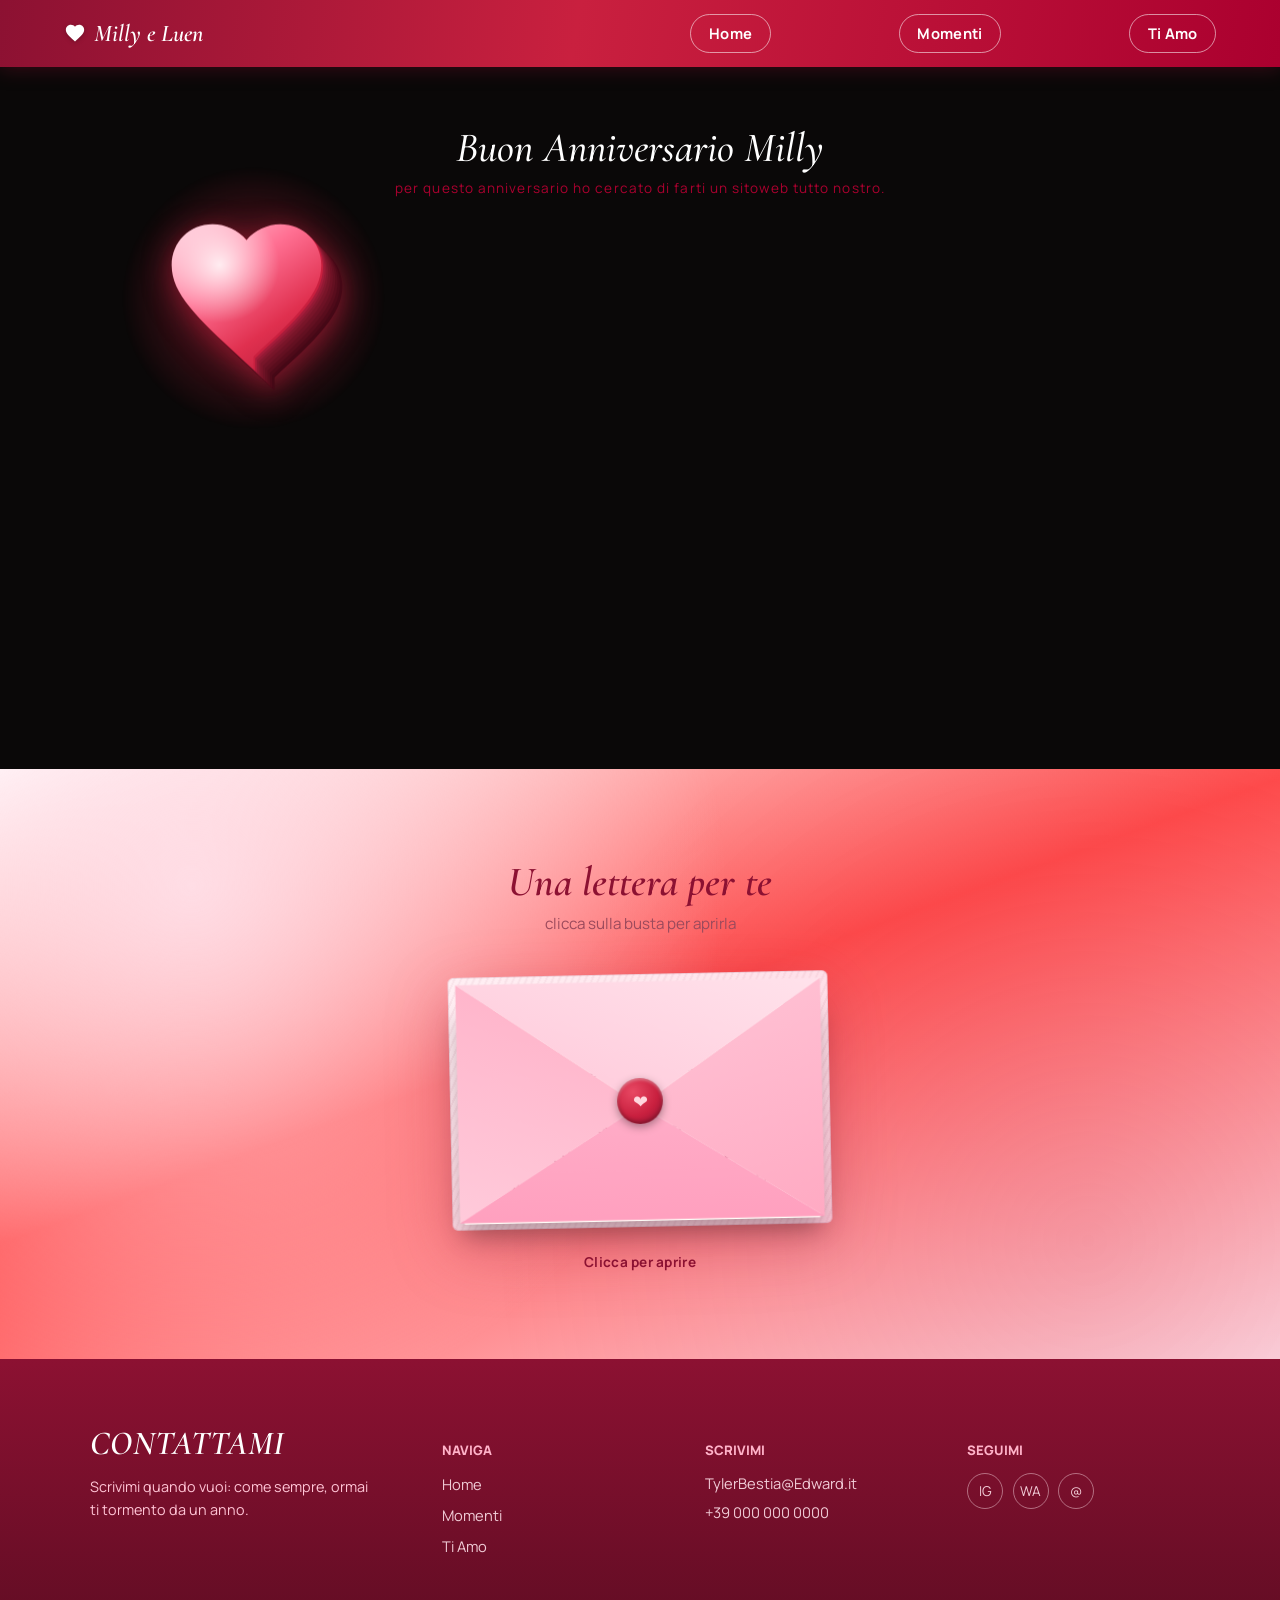
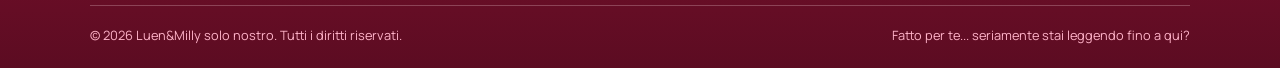
==== home.html @ 214c3d11 "Add files via upload" ====
<!DOCTYPE html>
<html lang="it">
<head>
<meta charset="UTF-8">
<meta name="viewport" content="width=device-width, initial-scale=1.0">
<title>Buon Anniversario Milly</title>
<link rel="preconnect" href="https://fonts.googleapis.com">
<link href="https://fonts.googleapis.com/css2?family=Cormorant+Garamond:ital,wght@0,400;0,500;0,600;0,700;1,500;1,600&family=Manrope:wght@400;500;700;800&display=swap" rel="stylesheet">
<link rel="stylesheet" href="style.css">
</head>
<body>

  <!-- ========================= NAVBAR ========================= -->
  <section class="navbar-section">
    <nav class="navbar" aria-label="Navigazione principale">
      <a href="#" class="brand" data-page="home">
        <svg class="brand-heart" viewBox="0 0 24 24" fill="#ffffff"><path d="M12 21.35l-1.45-1.32C5.4 15.36 2 12.28 2 8.5 2 5.42 4.42 3 7.5 3c1.74 0 3.41.81 4.5 2.09C13.09 3.81 14.76 3 16.5 3 19.58 3 22 5.42 22 8.5c0 3.78-3.4 6.86-8.55 11.54L12 21.35z"/></svg>
        Milly e Luen
      </a>
      <ul class="nav-links">
        <li><a href="home.html">Home</a></li>
        <li><a href="momenti.html">Momenti</a></li>
        <li><a href="TiAmo.html">Ti Amo</a></li>
      </ul>
    </nav>
  </section>

  <!-- ========================= HERO: CUORE 3D ========================= -->
 <section class="hero" aria-label="Presentazione">
    <div class="hero-caption">
      <h1>Buon Anniversario Milly</h1>
      <p>per questo anniversario ho cercato di farti un sitoweb tutto nostro.</p>
    </div>
    <div class="heart-stage" id="heartStage">
      <div class="heart-mover" id="heartMover" style="transform: translate3d(148.8px, 193.7px, 0px);">
        <div class="heart-visual">
          <div class="heart-glow"></div>
          <svg viewBox="0 0 32 30" xmlns="http://www.w3.org/2000/svg" overflow="visible">
            <defs>
              <linearGradient id="heartGrad" x1="0.15" y1="0" x2="0.9" y2="1">
                <stop offset="0%" stop-color="#ffc3d4"></stop>
                <stop offset="35%" stop-color="#ff6f92"></stop>
                <stop offset="70%" stop-color="#e0304f"></stop>
                <stop offset="100%" stop-color="#b81c3a"></stop>
              </linearGradient>
              <radialGradient id="heartShine" cx="0.32" cy="0.28" r="0.4">
                <stop offset="0%" stop-color="#ffffff" stop-opacity="0.85"></stop>
                <stop offset="100%" stop-color="#ffffff" stop-opacity="0"></stop>
              </radialGradient>
              <path id="heartPath" d="M16 27.2 L13.6 25 C6.4 18.4 2 14.3 2 9.4 2 5.4 5.1 2.4 9 2.4c2.2 0 4.4 1.05 5.8 2.7C16.2 3.45 18.4 2.4 20.6 2.4c3.9 0 7 3 7 7 0 4.9-4.4 9-11.6 15.6L16 27.2z"></path>
            </defs>

            <!-- strati posteriori: creano lo spessore / estrusione 3D -->
            <use href="#heartPath" fill="#450816" transform="translate(3.6,3.6)"></use>
            <use href="#heartPath" fill="#4e0a19" transform="translate(3.2,3.2)"></use>
            <use href="#heartPath" fill="#590d1d" transform="translate(2.8,2.8)"></use>
            <use href="#heartPath" fill="#631021" transform="translate(2.4,2.4)"></use>
            <use href="#heartPath" fill="#6d1225" transform="translate(2.0,2.0)"></use>
            <use href="#heartPath" fill="#781529" transform="translate(1.6,1.6)"></use>
            <use href="#heartPath" fill="#83182e" transform="translate(1.2,1.2)"></use>
            <use href="#heartPath" fill="#921a34" transform="translate(0.9,0.9)"></use>
            <use href="#heartPath" fill="#a51c3a" transform="translate(0.6,0.6)"></use>
            <use href="#heartPath" fill="#c9203f" transform="translate(0.3,0.3)"></use>

            <!-- faccia frontale -->
            <use href="#heartPath" fill="url(#heartGrad)"></use>
            <!-- riflesso lucido -->
            <use href="#heartPath" fill="url(#heartShine)"></use>
          </svg>
        </div>
      </div>
    </div>
</section>

  <!-- ========================= CARTOLINA / BUSTA ========================= -->
  <section class="postcard-section" aria-label="Cartolina">
    <div class="postcard-heading">
      <h2>Una lettera per te</h2>
      <p>clicca sulla busta per aprirla</p>
    </div>

    <button class="envelope" id="envelopeBtn" aria-expanded="false" aria-controls="letterContent">
      <div class="envelope-face"></div>
      <div class="envelope-triangle tri-left"></div>
      <div class="envelope-triangle tri-right"></div>
      <div class="envelope-triangle tri-bottom"></div>

      <div class="letter" id="letterContent">
        <h3>Per te</h3>
        <p>Ciao amore della mia vita , Buon anniversario! sto continuando a scrivere e cancellare per poter fare la lettere perfetta, quindi scriverò tutto di getto a sentimento, ti ho avvisato.
voglio dirti che non ho veramente parole per realizzare veramente che stiamo insieme da un anno, per me ha un'importanza immensa, quando vedo le nostre fototessere mi emoziono quasi.
Tu nei miei momenti bassi non solo c’eri, ma ci tenevi a supportare, qualsiasi cosa accadesse.
se non avevo più niente da dare, se ci saremmo visti di meno, se volevo scappare di casa, alle 10 di sera vedendomi piangere in chiamata seduto su un marciapiede.
e moltissimi altri eventi, mi hanno mostrato che dono tu fossi per me, sei riuscita a farmi emozionare al mio compleanno e diciamolo, è stato il compleanno migliore di sempre che ho avuto ed è stato grazie a te, seriamente ci tengo a dirtelo, mi hai fatto sentire amato e importante come non avrei mai pensato di poter essere amato.
è bellissimo essere amato da te, fin dal primo giorno ho visto avessi qualcosa di particolare con te, un'energia che non avevo mai visto con nessuno,  stare a fianco a questa energia, e vederti crescere insieme a me,cercando di accompagnarti a ogni passo, ha reso ogni cosa speciale, non capisco perch'e mi ringrazi, per me è sempre un piacere vedere crescere la persona con cui voglio passare il mio futuro.

perdonami se ho scritto male qualcosa , o sia too much. Buon anniversario amore, il primo dei molti in cui voglio crescere con te.</p>
        
        <p>perdonami se ho scritto male qualcosa , o sia too much. Buon anniversario amore, il primo dei molti in cui voglio crescere con te.</p>
        <p class="firma">Luen - tuo marito</p>
      </div>

      <div class="envelope-triangle tri-top"></div>
      <div class="wax-seal">&#10084;</div>
    </button>

    <p class="envelope-hint" id="envelopeHint">Clicca per aprire</p>
  </section>

  <!-- ========================= FOOTER ========================= -->
  <footer class="site-footer" id="contatti">
    <div class="footer-inner">
      <div class="footer-brand">
        <h2>CONTATTAMI</h2>
        <p>Scrivimi quando vuoi: come sempre, ormai ti tormento da un anno.</p>
      </div>
      <div class="footer-col">
        <h4>NAVIGA</h4>
        <ul>
          <li><a href="home.html">Home</a></li>
          <li><a href="momenti.html">Momenti</a></li>
          <li><a href="tiamo.html">Ti Amo</a></li>
        </ul>
      </div>
      <div class="footer-col">
        <h4>SCRIVIMI</h4>
        <ul>
          <li><p>TylerBestia@Edward.it</p></li>
          <li><p>+39 000 000 0000</p></li>
        </ul>
      </div>
      <div class="footer-col">
        <h4>SEGUIMI</h4>
        <div class="socials">
          <a href="#" aria-label="Instagram">IG</a>
          <a href="#" aria-label="WhatsApp">WA</a>
          <a href="#" aria-label="Email">@</a>
        </div>
      </div>
    </div>
    <div class="footer-bottom">
      <p>© 2026 Luen&Milly solo nostro. Tutti i diritti riservati.</p>
      <p>Fatto per te... seriamente stai leggendo fino a qui?</p>
    </div>
  </footer>

  <div class="toast" id="toast"></div>

  <script>
    /* ---------- TOAST per i link non ancora esistenti ---------- */
    const toastEl = document.getElementById('toast');
    let toastTimer = null;
    function showToast(msg){
      clearTimeout(toastTimer);
      toastEl.textContent = msg;
      toastEl.classList.add('show');
      toastTimer = setTimeout(() => toastEl.classList.remove('show'), 2200);
    }
    document.querySelectorAll('a[data-page]').forEach(link => {
      link.addEventListener('click', (e) => {
        e.preventDefault();
        const page = link.dataset.page;
        showToast('La pagina "' + page + '" è in arrivo ❤');
      });
    });

    /* ---------- CUORE 3D CHE RIMBALZA ---------- */
    const stage = document.getElementById('heartStage');
    const mover = document.getElementById('heartMover');
    let x = 40, y = 40;
    let vx = 1.6, vy = 1.3;
    const size = 110;

    function step(){
      const rect = stage.getBoundingClientRect();
      const maxX = rect.width - size;
      const maxY = rect.height - size;

      x += vx;
      y += vy;

      if (x <= 0){ x = 0; vx = Math.abs(vx); }
      if (x >= maxX){ x = maxX; vx = -Math.abs(vx); }
      if (y <= 0){ y = 0; vy = Math.abs(vy); }
      if (y >= maxY){ y = maxY; vy = -Math.abs(vy); }

      mover.style.transform = 'translate3d(' + x + 'px,' + y + 'px,0)';
      requestAnimationFrame(step);
    }
    requestAnimationFrame(step);

    window.addEventListener('resize', () => {
      const rect = stage.getBoundingClientRect();
      x = Math.min(x, rect.width - size);
      y = Math.min(y, rect.height - size);
    });

    /* ---------- BUSTA / CARTOLINA CHE SI APRE ---------- */
    const envelope = document.getElementById('envelopeBtn');
    const hint = document.getElementById('envelopeHint');
    envelope.addEventListener('click', () => {
      const isOpen = envelope.classList.toggle('open');
      envelope.setAttribute('aria-expanded', isOpen);
      hint.textContent = isOpen ? 'Clicca per richiudere' : 'Clicca per aprire';
    });
  </script>

</body>
</html>
---- style.css ----
:root{
    --rosso-scuro:#8c1132;
    --rosso-vivo:#c9203f;
    --rosa:#ab002f;
    --rosa-chiaro:#ffe1ea;
    --rosa-pallido:#ff4b4b;
    --bianco:#ffffff;
    --nero:#0a0808;
    --inchiostro:#7a1230;
    --font-display:'Cormorant Garamond', serif;
    --font-ui:'Manrope', sans-serif;
  }

  *{box-sizing:border-box;}
  html{scroll-behavior:smooth;}
  body{
    margin:0;
    font-family:var(--font-ui);
    background:var(--bianco);
    color:var(--nero);
    -webkit-font-smoothing:antialiased;
  }
  h1,h2,h3{font-family:var(--font-display); margin:0; font-weight:600;}
  p{margin:0;}
  a{color:inherit; text-decoration:none;}
  button{font-family:inherit;}

  @media (prefers-reduced-motion: reduce){
    *{animation-duration:0.001ms !important; animation-iteration-count:1 !important; transition-duration:0.001ms !important;}
  }

  /* ========================= NAVBAR ========================= */
  .navbar-section{
    position:sticky;
    top:0;
    z-index:100;
    background:linear-gradient(100deg, var(--rosso-scuro) 0%, var(--rosso-vivo) 45%, var(--rosa) 100%);
    box-shadow:0 2px 18px rgba(140,17,50,0.35);
  }
  .navbar{
    max-width:1200px;
    margin:0 auto;
    display:flex;
    align-items:center;
    justify-content:space-between;
    padding:0.85rem 1.5rem;
    gap:7rem;
  }
  .brand{
    display:flex;
    align-items:center;
    gap:0.5rem;
    color:var(--bianco);
    font-family:var(--font-display);
    font-size:1.5rem;
    font-style:italic;
    font-weight:600;
    white-space:nowrap;
  }
  .brand-heart{
    width:22px; height:22px;
    display:inline-block;
    filter:drop-shadow(0 1px 2px rgba(0,0,0,0.25));
  }
  .nav-links{
    list-style:none;
    display:flex;
    gap:8rem;
    margin:0;
    padding:0;
    flex-wrap:wrap;
  }
  .nav-links a{
    display:inline-block;
    color:var(--bianco);
    font-weight:700;
    font-size:0.92rem;
    letter-spacing:0.02em;
    padding:0.55rem 1.1rem;
    border-radius:999px;
    border:1.5px solid rgba(255,255,255,0.55);
    transition:background 0.25s ease, transform 0.2s ease;
  }
  .nav-links a:hover, .nav-links a:focus-visible{
    background:rgba(255,255,255,0.22);
    transform:translateY(-1px);
  }

/* ========================= NAVBAR RESPONSIVE ========================= */

@media (max-width: 560px){

  .navbar{
    padding:0.65rem 1rem;
    gap:0.55rem;
  }

  .brand{
    font-size:1.35rem;
  }

  .brand-heart{
    width:19px;
    height:19px;
  }

  .nav-links{
    width:100%;
    display:flex;
    justify-content:space-between;
    align-items:center;
    gap:0.35rem;
    flex-wrap:nowrap;
  }

  .nav-links li{
    flex:1;
  }

  .nav-links a{
    display:block;
    width:100%;
    text-align:center;
    padding:0.45rem 0.35rem;
    font-size:0.78rem;
    border-radius:999px;
  }

  /* resto della versione mobile */
  .footer-inner{
    grid-template-columns:1fr;
  }

  .hero{
    height:65vh;
  }
}

  /* ========================= TOAST ========================= */
  .toast{
    position:fixed;
    left:50%;
    bottom:2rem;
    transform:translate(-50%, 20px);
    background:var(--nero);
    color:var(--bianco);
    padding:0.75rem 1.3rem;
    border-radius:10px;
    font-size:0.9rem;
    font-family:var(--font-ui);
    opacity:0;
    pointer-events:none;
    transition:opacity 0.3s ease, transform 0.3s ease;
    z-index:999;
    box-shadow:0 8px 24px rgba(0,0,0,0.35);
  }
  .toast.show{
    opacity:1;
    transform:translate(-50%, 0);
  }

  /* ========================= HERO (cuore 3D) ========================= */
  .hero{
    position:relative;
    background:var(--nero);
    height:78vh;
    min-height:460px;
    overflow:hidden;
    display:flex;
    align-items:center;
    justify-content:center;
  }
  .hero-caption{
    position:absolute;
    top:8%;
    left:50%;
    transform:translateX(-50%);
    text-align:center;
    color:var(--rosa-chiaro);
    z-index:5;
    pointer-events:none;
  }
  .hero-caption h1{
    font-size:clamp(1.6rem, 4vw, 2.6rem);
    font-style:italic;
    font-weight:500;
    color:var(--bianco);
  }
  .hero-caption p{
    margin-top:0.4rem;
    font-family:var(--font-ui);
    font-size:0.85rem;
    letter-spacing:0.08em;
    color:var(--rosa);
    text-transform:none;
  }
  .heart-stage{
    position:absolute;
    inset:0;
  }
  .heart-mover{
    position:absolute;
    left:0;
    top:0;
    width:110px;
    height:110px;
    will-change:transform;
  }
  .heart-visual{
    width:170%;
    height:170%;
    display:flex;
    align-items:center;
    justify-content:center;
    animation:battito 1.15s ease-in-out infinite;
    transform-style:preserve-3d;
  }
  .heart-glow{
    position:absolute;
    inset:-40px;
    border-radius:50%;
    background:radial-gradient(circle, rgba(201,32,63,0.55) 0%, rgba(201,32,63,0) 70%);
    animation:bagliore 1.15s ease-in-out infinite;
    z-index:-1;
  }
  .heart-visual svg{
    width:100%;
    height:100%;
    filter:drop-shadow(0 6px 14px rgba(201,32,63,0.55));
  }
  @keyframes battito{
    0%, 100%{ transform:scale(1) rotateY(0deg); }
    20%{ transform:scale(1.16) rotateY(8deg); }
    40%{ transform:scale(0.96) rotateY(-6deg); }
    60%{ transform:scale(1.1) rotateY(4deg); }
  }
  @keyframes bagliore{
    0%, 100%{ opacity:0.55; }
    30%{ opacity:0.9; }
    60%{ opacity:0.5; }
  }

  /* ========================= CARTOLINA / BUSTA ========================= */
  .postcard-section{
    position:relative;
    padding:5.5rem 1.5rem;
    background:
      radial-gradient(circle at 15% 20%, rgba(255,225,234,0.9) 0%, rgba(255,225,234,0) 45%),
      radial-gradient(circle at 85% 80%, rgba(201,32,63,0.18) 0%, rgba(201,32,63,0) 50%),
      linear-gradient(160deg, var(--bianco) 0%, var(--rosa-pallido) 45%, var(--rosa-chiaro) 100%);
    display:flex;
    flex-direction:column;
    align-items:center;
    text-align:center;
    overflow:hidden;
  }
  .postcard-heading{
    margin-bottom:2.5rem;
  }
  .postcard-heading h2{
    font-size:clamp(1.8rem, 4vw, 2.6rem);
    font-style:italic;
    color:var(--rosso-scuro);
  }
  .postcard-heading p{
    font-family:var(--font-ui);
    color:#9c4a5c;
    margin-top:0.4rem;
    font-size:0.95rem;
  }

  .envelope{
    position:relative;
    width:min(88vw, 380px);
    aspect-ratio:3/2;
    background:none;
    border:none;
    padding:0;
    cursor:pointer;
    perspective:1200px;
    transform:rotate(-1.2deg);
    filter:drop-shadow(0 18px 30px rgba(140,17,50,0.28));
  }
  .envelope:focus-visible{
    outline:3px solid var(--rosso-vivo);
    outline-offset:6px;
  }
  .envelope-face, .envelope-triangle, .letter, .wax-seal{
    position:absolute;
  }
  .envelope-face{
    inset:0;
    border-radius:6px;
    background:
      repeating-linear-gradient(115deg, rgba(140,17,50,0.05) 0 2px, transparent 2px 6px),
      linear-gradient(155deg, #fff0f4 0%, #ffd9e4 60%, #ffc7d8 100%);
    box-shadow: inset 0 0 0 1px rgba(140,17,50,0.12);
  }
  .envelope-triangle{
    inset:0;
    transform-origin:top center;
    backface-visibility:hidden;
    transition:transform 0.85s cubic-bezier(.4,.1,.2,1), opacity 0.6s ease;
  }
  .tri-top{
    clip-path:polygon(2% 3%, 98% 3%, 50% 52%);
    background:linear-gradient(200deg, #ffe3ec, #ffb9cf);
    z-index:5;
  }
  .tri-left{
    clip-path:polygon(2% 3%, 50% 52%, 2% 97%);
    background:linear-gradient(20deg, #ffcbdb, #ffa9c2);
    z-index:3;
  }
  .tri-right{
    clip-path:polygon(98% 3%, 50% 52%, 98% 97%);
    background:linear-gradient(160deg, #ffcbdb, #ffa9c2);
    z-index:3;
  }
  .tri-bottom{
    clip-path:polygon(2% 97%, 50% 52%, 98% 97%);
    background:linear-gradient(0deg, #ff9fbe, #ffbcd2);
    z-index:4;
  }
  .wax-seal{
    left:50%;
    top:50%;
    width:46px;
    height:46px;
    margin:-23px 0 0 -23px;
    border-radius:50%;
    background:radial-gradient(circle at 35% 30%, #e84863 0%, var(--rosso-vivo) 55%, var(--rosso-scuro) 100%);
    box-shadow:0 3px 8px rgba(0,0,0,0.35), inset 0 -2px 4px rgba(0,0,0,0.3), inset 0 2px 3px rgba(255,255,255,0.35);
    z-index:6;
    display:flex;
    align-items:center;
    justify-content:center;
    color:#ffd7de;
    font-size:1.1rem;
    transition:transform 0.4s ease;
  }
  .letter{
    left:50%;
    bottom:9%;
    width:100%;
    height:90%;
    z-index:2;
    background:
      repeating-linear-gradient(#fffdf8 0 1.75em, #f4e6ea 1.76em 1.8em),
      #fffdf8;
    border-radius:2px;
    padding:1.4rem 1.3rem 1.1rem;
    box-shadow:0 12px 26px rgba(0,0,0,0.3);
    transform:translate(-50%, 10%) scale(0.94);
    transition:transform 0.9s cubic-bezier(.2,.75,.25,1) 0.15s, z-index 0s 0.1s;
    text-align:left;
    overflow:auto;
  }
  .letter h3{
    font-style:italic;
    color:var(--inchiostro);
    font-size:1.25rem;
    margin-bottom:0.5rem;
  }
  .letter p{
    font-family:var(--font-display);
    font-size:1.05rem;
    line-height:1.75em;
    color:var(--inchiostro);
    margin-bottom:0.35rem;
  }
  .letter p.firma{
    margin-top:0.6rem;
    font-style:italic;
    text-align:right;
  }

  .envelope.open .tri-top{
    transform:rotateX(178deg);
  }
  .envelope.open .wax-seal{
    transform:scale(0.001);
  }
  .envelope.open .letter{
    transform:translate(-50%, -82%) scale(1);
    z-index:8;
  }

  .envelope-hint{
    margin-top:1.6rem;
    font-size:0.85rem;
    color:var(--rosso-scuro);
    font-weight:700;
    letter-spacing:0.02em;
  }


  /* ---------- INTRO MOMENTI ---------- */
  .intro{
    text-align:center;
    padding:clamp(56px, 10vw, 96px) 24px clamp(40px, 8vw, 64px);
    background:linear-gradient(180deg, var(--rosa-chiaro) 0%, var(--bianco) 100%);
  }

  .intro h1{
    font-size:clamp(2.4rem, 5vw, 3.4rem);
    color:var(--rosso-scuro);
  }

  .intro p{
    max-width:52ch;
    margin:14px auto 0;
    color:var(--inchiostro-soft);
    font-size:1.05rem;
    line-height:1.6;
  }

  /* ---------- MOMENTO (foto + descrizione) ---------- */
  .momento{
    display:grid;
    grid-template-columns:minmax(260px, 420px) 1fr;
    gap:clamp(40px, 6vw, 88px);
    align-items:center;
    max-width:1140px;
    margin:0 auto;
    padding:clamp(24px, 6vw, 72px) 24px clamp(72px, 10vw, 120px);
  }

  .momento-photo{
    position:relative;
    justify-self:center;
    opacity:0;
    transform:translateY(28px) rotate(-9deg);
    transition:opacity .8s ease, transform .8s cubic-bezier(.2,.7,.3,1);
  }

  .momento-photo.is-visible{
    opacity:1;
    transform:rotate(-4deg);
  }

  .momento-photo:hover{
    transform:rotate(-1deg) translateY(-4px);
  }

  .momento-photo img{
    display:block;
    width:min(78vw, 300px);
    border:10px solid var(--bianco);
    border-bottom-width:34px;
    box-shadow:0 18px 34px var(--ombra), 0 3px 8px rgba(0,0,0,.12);
    transition:box-shadow .35s ease, transform .35s ease;
  }

  .momento-photo:hover img{
    box-shadow:0 26px 44px var(--ombra), 0 6px 14px rgba(0,0,0,.14);
  }

  .tape{
    position:absolute;
    width:74px;
    height:26px;
    background:rgba(244,194,209,.75);
    border:1px solid rgba(255,255,255,.5);
    box-shadow:0 2px 6px rgba(0,0,0,.12);
  }

  .tape-left{
    top:-12px;
    left:-14px;
    transform:rotate(-38deg);
  }

  .tape-right{
    top:-10px;
    right:-18px;
    transform:rotate(30deg);
  }

  .momento-text{
    max-width:46ch;
  }

  .momento-date{
    font-family:'Caveat', cursive;
    font-size:1.6rem;
    color:var(--rosso);
    margin-bottom:6px;
  }

  .momento-text h2{
    font-size:clamp(1.6rem, 3vw, 2.1rem);
    color:var(--inchiostro);
    margin-bottom:16px;
  }

  .momento-text p{
    color:var(--inchiostro-soft);
    line-height:1.75;
    font-size:1.02rem;
    margin-bottom:14px;
  }

  .momento-text p:last-child{ margin-bottom:0; }




@media (max-width: 720px){

  .momento{
    /* Foto a sinistra, contenuto sulla destra */
    grid-template-columns: 110px 1fr;
    gap: 18px;

    align-items:start;
    text-align:left;

    padding: 25px 15px 45px;
  }

  .momento-photo{
    justify-self:start;
    width:100px;

    transform:rotate(-4deg);
  }

  .momento-photo img{
    display:block;
    width:100px;
    height:auto;

    border:6px solid var(--bianco);
    border-bottom-width:20px;

    box-shadow:
      0 8px 18px rgba(0,0,0,.18),
      0 2px 5px rgba(0,0,0,.10);
  }

  .momento-text{
    margin:0;
    max-width:none;
  }

  .momento-text h2{
    font-size:1.35rem;
  }

  .momento-text p{
    font-size:0.9rem;
    line-height:1.5;
  }

  /* Nastri più piccoli */
  .tape{
    width:42px;
    height:16px;
  }

  .tape-left{
    top:-8px;
    left:-9px;
  }

  .tape-right{
    top:-7px;
    right:-10px;
  }

}





  /* ========================= FOOTER ========================= */
  .site-footer{
    background:linear-gradient(180deg, var(--rosso-scuro) 0%, #5c0c22 100%);
    color:#ffe1ea;
    padding:4rem 1.5rem 1.5rem;
  }
  .footer-inner{
    max-width:1100px;
    margin:0 auto;
    display:grid;
    grid-template-columns:1.4fr 1fr 1fr 1fr;
    gap:2.5rem;
  }
  .footer-brand h2{
    color:var(--bianco);
    font-size:2.1rem;
    font-style:italic;
    letter-spacing:0.01em;
  }
  .footer-brand p{
    margin-top:0.7rem;
    font-size:0.9rem;
    line-height:1.6;
    color:#ffc4d5;
    max-width:32ch;
  }
  .footer-col h4{
    font-family:var(--font-ui);
    font-size:0.82rem;
    color:#ffb3c9;
    margin-bottom:0.9rem;
    font-weight:800;
  }
  .footer-col ul{
    list-style:none;
    margin:0;
    padding:0;
    display:flex;
    flex-direction:column;
    gap:0.55rem;
  }
  .footer-col a, .footer-col p{
    font-size:0.92rem;
    color:#ffe1ea;
    opacity:0.9;
  }
  .footer-col a:hover{
    text-decoration:underline;
  }
  .socials{
    display:flex;
    gap:0.6rem;
    margin-top:0.2rem;
  }
  .socials a{
    width:36px; height:36px;
    border-radius:50%;
    border:1.5px solid rgba(255,225,234,0.5);
    display:flex;
    align-items:center;
    justify-content:center;
    font-size:0.85rem;
    transition:background 0.2s ease;
  }
  .socials a:hover{
    background:rgba(255,255,255,0.15);
  }
  .footer-bottom{
    max-width:1100px;
    margin:3rem auto 0;
    padding-top:1.3rem;
    border-top:1px solid rgba(255,225,234,0.25);
    display:flex;
    flex-wrap:wrap;
    gap:0.5rem 1.5rem;
    justify-content:space-between;
    font-size:0.8rem;
    color:#ffb3c9;
  }

  @media (max-width:820px){
    .footer-inner{grid-template-columns:1fr 1fr; row-gap:2rem;}
  }
  @media (max-width:560px){
    .navbar{flex-direction:column; align-items:flex-start; gap:0.6rem;}
    .nav-links{width:100%; justify-content:flex-start;}
    .nav-links a{padding:0.45rem 0.85rem; font-size:0.82rem;}
    .footer-inner{grid-template-columns:1fr;}
    .hero{height:65vh;}
  }
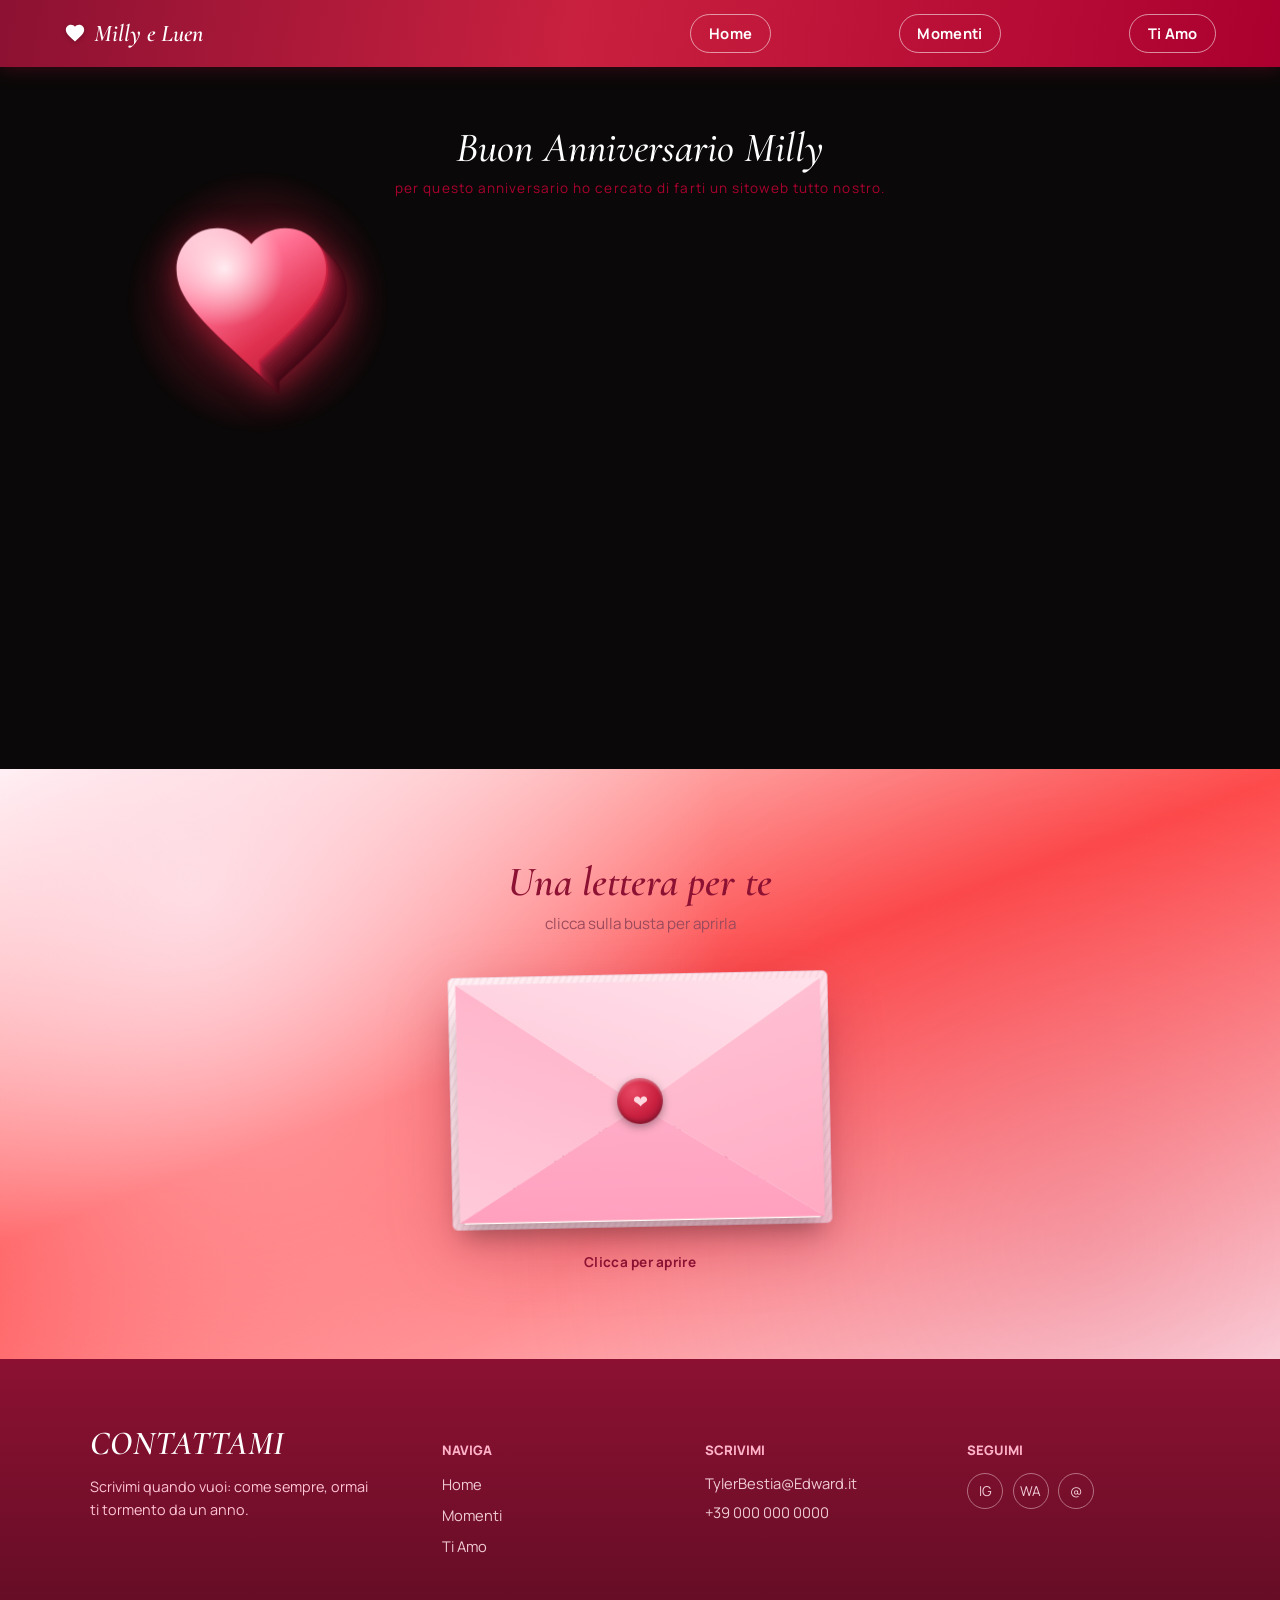
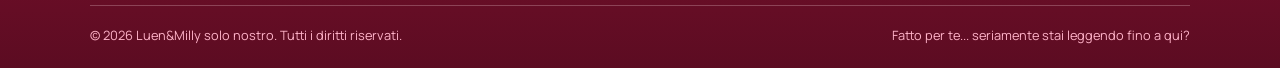
==== commit 44de68a8: "Update home.html" ====
--- a/home.html
+++ b/home.html
@@ -4,6 +4,7 @@
 <meta charset="UTF-8">
 <meta name="viewport" content="width=device-width, initial-scale=1.0">
 <title>Buon Anniversario Milly</title>
+<link rel="icon" href="favicon.ico" type="image/x-icon" sizes="16x16">  
 <link rel="preconnect" href="https://fonts.googleapis.com">
 <link href="https://fonts.googleapis.com/css2?family=Cormorant+Garamond:ital,wght@0,400;0,500;0,600;0,700;1,500;1,600&family=Manrope:wght@400;500;700;800&display=swap" rel="stylesheet">
 <link rel="stylesheet" href="style.css">
--- a/style.css
+++ b/style.css
@@ -17,7 +17,7 @@
   body{
     margin:0;
     font-family:var(--font-ui);
-    background:var(--bianco);
+    background: rgb(255, 233, 225);
     color:var(--nero);
     -webkit-font-smoothing:antialiased;
   }
@@ -478,9 +478,28 @@
     transform:rotate(30deg);
   }
 
-  .momento-text{
-    max-width:46ch;
-  }
+   .momento-text{
+  position:relative;
+  max-width:46ch;
+  padding:28px 30px;
+  background:#fffdf8;
+
+  border:2px solid var(--rosso);
+  border-radius:3px;
+
+  transform:rotate(0.5deg);
+
+  box-shadow:5px 5px 0 rgba(0,0,0,.08);
+}
+
+.momento-text::after{
+  content:"";
+  position:absolute;
+  inset:5px;
+
+  border:1px dashed rgba(180, 50, 70, .45);
+  pointer-events:none;
+}
 
   .momento-date{
     font-family:'Caveat', cursive;
@@ -488,6 +507,12 @@
     color:var(--rosso);
     margin-bottom:6px;
   }
+  .momento-descr{
+    font-family: "Comic Sans MS", "Comic Sans", cursive, sans-serif;
+    font-size:2rem;
+    color:var(--rosso);
+    margin-bottom:6px;
+  }
 
   .momento-text h2{
     font-size:clamp(1.6rem, 3vw, 2.1rem);
@@ -500,6 +525,9 @@
     line-height:1.75;
     font-size:1.02rem;
     margin-bottom:14px;
+    width: 100%;
+    max-width: none;
+    
   }
 
   .momento-text p:last-child{ margin-bottom:0; }
@@ -541,10 +569,27 @@
   }
 
   .momento-text{
-    margin:0;
-    max-width:none;
-  }
-
+  position:relative;
+  max-width:46ch;
+  padding:28px 30px;
+  background:#fffdf8;
+
+  border:2px solid var(--rosso);
+  border-radius:3px;
+
+  transform:rotate(0.5deg);
+
+  box-shadow:5px 5px 0 rgba(0,0,0,.08);
+}
+
+.momento-text::after{
+  content:"";
+  position:absolute;
+  inset:5px;
+
+  border:1px dashed rgba(180, 50, 70, .45);
+  pointer-events:none;
+}
   .momento-text h2{
     font-size:1.35rem;
   }
